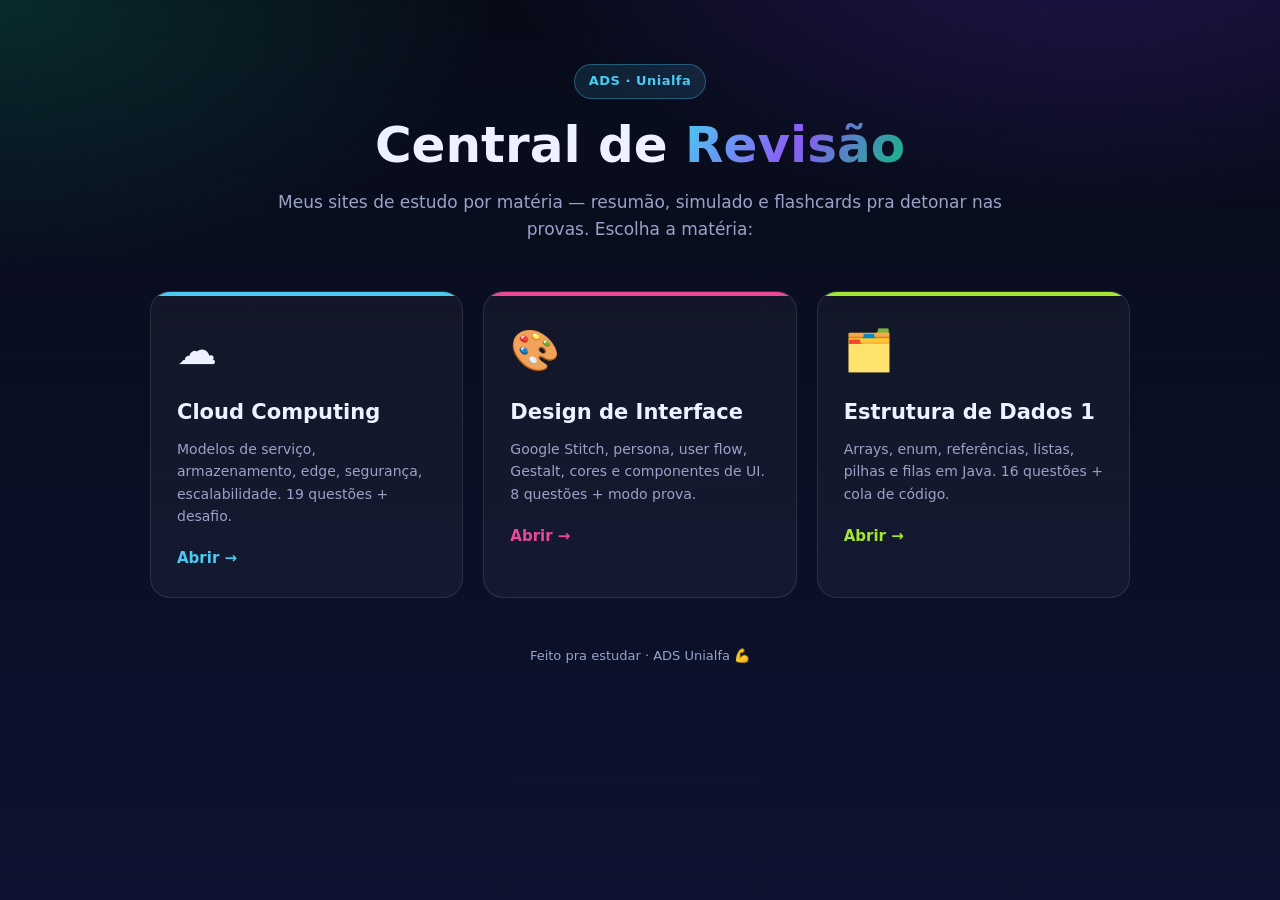
==== index.html @ b5da421c "Sites de revisao ADS - Cloud, Design e Estrutura de Dados + landing index Co-Authored-By: Claude Opu" ====
<!DOCTYPE html>
<html lang="pt-BR">
<head>
  <meta charset="UTF-8" />
  <meta name="viewport" content="width=device-width, initial-scale=1.0" />
  <title>Central de Revisão ADS — Unialfa</title>
  <style>
    :root {
      --bg: #070b18; --bg-2: #0d1330; --card-bd: rgba(255,255,255,.1);
      --txt: #eef1ff; --txt-2: #9aa3c7;
    }
    * { margin: 0; padding: 0; box-sizing: border-box; }
    body {
      font-family: "Segoe UI", system-ui, -apple-system, Roboto, sans-serif;
      background:
        radial-gradient(1000px 500px at 85% -10%, rgba(123,47,247,.25), transparent 60%),
        radial-gradient(900px 500px at 0% 0%, rgba(16,185,129,.18), transparent 55%),
        linear-gradient(180deg, var(--bg), var(--bg-2));
      color: var(--txt); min-height: 100vh; line-height: 1.6;
      display: flex; flex-direction: column; align-items: center;
      padding: 64px 22px;
    }
    .hero { text-align: center; max-width: 760px; margin-bottom: 48px; }
    .badge {
      display: inline-block; padding: 6px 14px; border-radius: 999px;
      background: rgba(76,201,240,.12); color: #4cc9f0;
      border: 1px solid rgba(76,201,240,.35);
      font-size: 13px; font-weight: 700; letter-spacing: .5px; margin-bottom: 18px;
    }
    h1 { font-size: clamp(30px, 6vw, 50px); font-weight: 800; line-height: 1.12; }
    .grad {
      background: linear-gradient(120deg,#4cc9f0,#8b5cf6,#10b981);
      -webkit-background-clip: text; background-clip: text; color: transparent;
    }
    .sub { color: var(--txt-2); font-size: 17px; margin-top: 16px; }
    .grid {
      display: grid; grid-template-columns: repeat(auto-fit, minmax(260px, 1fr));
      gap: 20px; width: 100%; max-width: 980px;
    }
    .card {
      position: relative; display: block; text-decoration: none; color: inherit;
      background: rgba(255,255,255,.04); border: 1px solid var(--card-bd);
      border-radius: 20px; padding: 26px; overflow: hidden;
      transition: transform .2s, border-color .2s, box-shadow .2s;
    }
    .card::before {
      content: ""; position: absolute; inset: 0 0 auto 0; height: 4px;
      background: var(--accent);
    }
    .card:hover { transform: translateY(-5px); border-color: var(--accent); box-shadow: 0 18px 40px rgba(0,0,0,.4); }
    .card-ico { font-size: 40px; margin-bottom: 14px; display: block; }
    .card h2 { font-size: 21px; font-weight: 800; }
    .card p { color: var(--txt-2); font-size: 14px; margin: 8px 0 18px; }
    .card .go { font-weight: 700; color: var(--accent); font-size: 15px; }
    .c-cloud  { --accent: #4cc9f0; }
    .c-design { --accent: #ec4899; }
    .c-ed     { --accent: #a3e635; }
    footer { color: var(--txt-2); font-size: 13px; margin-top: 48px; text-align: center; }
  </style>
</head>
<body>
  <div class="hero">
    <span class="badge">ADS · Unialfa</span>
    <h1>Central de <span class="grad">Revisão</span></h1>
    <p class="sub">Meus sites de estudo por matéria — resumão, simulado e flashcards pra detonar nas provas. Escolha a matéria:</p>
  </div>

  <div class="grid">
    <a class="card c-cloud" href="./cloud-computing/">
      <span class="card-ico">☁️</span>
      <h2>Cloud Computing</h2>
      <p>Modelos de serviço, armazenamento, edge, segurança, escalabilidade. 19 questões + desafio.</p>
      <span class="go">Abrir →</span>
    </a>

    <a class="card c-design" href="./design-de-interface/">
      <span class="card-ico">🎨</span>
      <h2>Design de Interface</h2>
      <p>Google Stitch, persona, user flow, Gestalt, cores e componentes de UI. 8 questões + modo prova.</p>
      <span class="go">Abrir →</span>
    </a>

    <a class="card c-ed" href="./estrutura-de-dados/">
      <span class="card-ico">🗂️</span>
      <h2>Estrutura de Dados 1</h2>
      <p>Arrays, enum, referências, listas, pilhas e filas em Java. 16 questões + cola de código.</p>
      <span class="go">Abrir →</span>
    </a>
  </div>

  <footer>Feito pra estudar · ADS Unialfa 💪</footer>
</body>
</html>
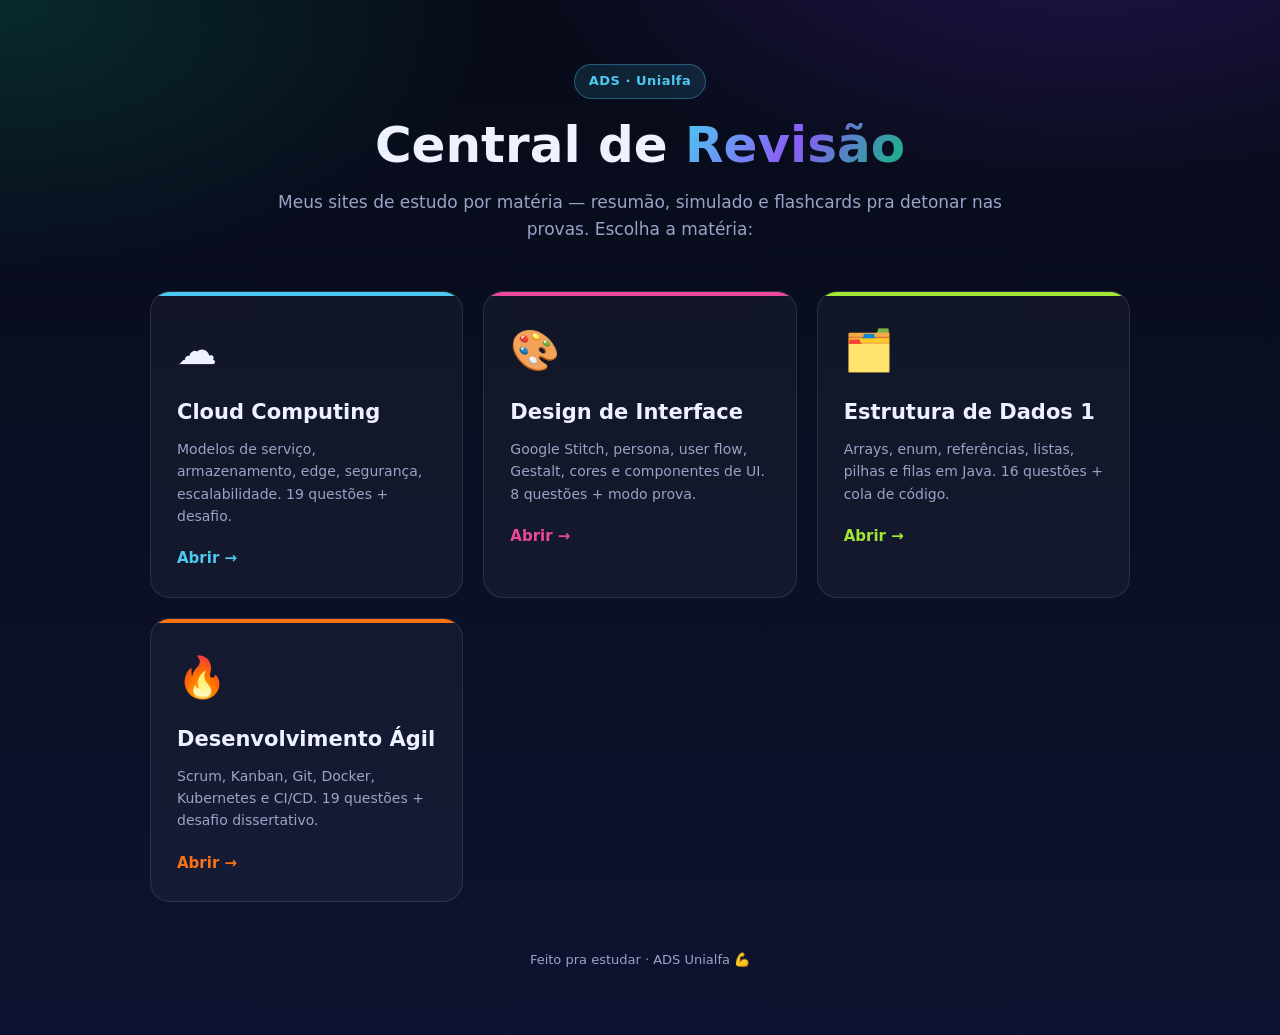
==== commit a2360f2e: "Adiciona site de Desenvolvimento Ágil de Software (19 questões + desafio + 18 flashcards)" ====
--- a/index.html
+++ b/index.html
@@ -55,6 +55,7 @@
     .c-cloud  { --accent: #4cc9f0; }
     .c-design { --accent: #ec4899; }
     .c-ed     { --accent: #a3e635; }
+    .c-agil   { --accent: #f97316; }
     footer { color: var(--txt-2); font-size: 13px; margin-top: 48px; text-align: center; }
   </style>
 </head>
@@ -86,6 +87,13 @@
       <p>Arrays, enum, referências, listas, pilhas e filas em Java. 16 questões + cola de código.</p>
       <span class="go">Abrir →</span>
     </a>
+
+    <a class="card c-agil" href="./dev-agil/">
+      <span class="card-ico">🔥</span>
+      <h2>Desenvolvimento Ágil</h2>
+      <p>Scrum, Kanban, Git, Docker, Kubernetes e CI/CD. 19 questões + desafio dissertativo.</p>
+      <span class="go">Abrir →</span>
+    </a>
   </div>
 
   <footer>Feito pra estudar · ADS Unialfa 💪</footer>
